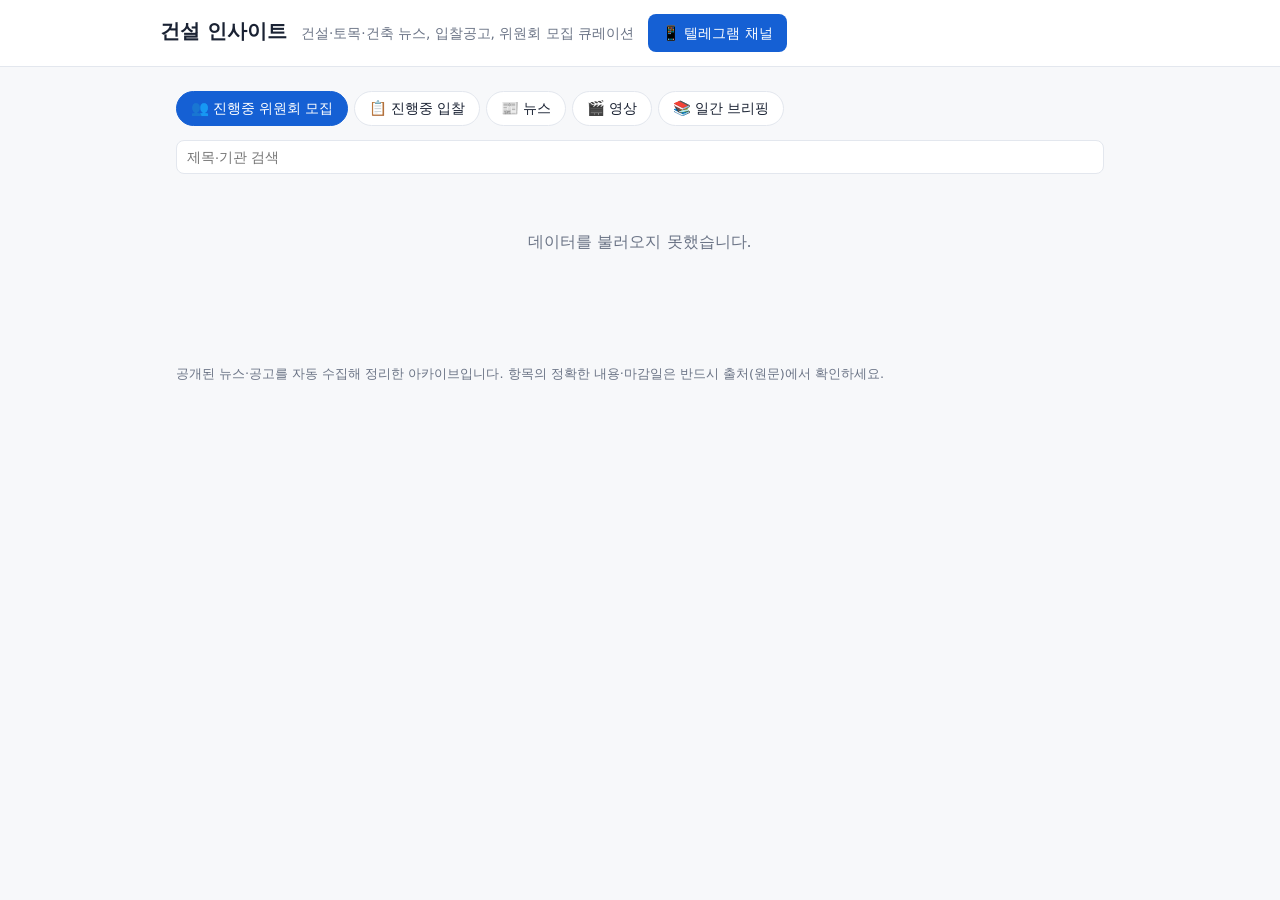
==== site/index.html @ 9c706353 "feat: 건설분야 콘텐츠 수집·큐레이션 파이프라인 구축 건설(토목·건축) 뉴스, 입찰공고, 위원회 모집, 유튜브 영상을 자동 수집해 텔레그램 스테이징 채널과 자체 사이트(GitH" ====
<!DOCTYPE html>
<html lang="ko">
<head>
<meta charset="utf-8">
<meta name="viewport" content="width=device-width, initial-scale=1">
<title>건설 인사이트 — 건설 뉴스·입찰·위원회 모집 아카이브</title>
<meta name="description" content="건설·토목·건축 뉴스, 진행중 입찰공고, 위원회 모집 공고를 한 곳에서. 매일 자동 업데이트.">
<link rel="stylesheet" href="style.css">
<link rel="alternate" type="application/rss+xml" title="건설 인사이트" href="feed.xml">
</head>
<body>
<header>
  <div class="site-head">
    <h1 id="site-title">건설 인사이트</h1>
    <p id="site-desc">건설·토목·건축 뉴스, 입찰공고, 위원회 모집 큐레이션</p>
    <a id="tg-link" class="tg-cta" href="#" hidden>📱 텔레그램 채널</a>
  </div>
</header>
<main>
  <div class="tabs" role="tablist">
    <button data-tab="committees" class="active">👥 진행중 위원회 모집</button>
    <button data-tab="bids">📋 진행중 입찰</button>
    <button data-tab="news">📰 뉴스</button>
    <button data-tab="videos">🎬 영상</button>
    <button onclick="location.href='posts/'" type="button">📚 일간 브리핑</button>
  </div>
  <div class="toolbar">
    <input id="search" type="search" placeholder="제목·기관 검색">
    <select id="source-filter" hidden></select>
  </div>
  <div id="content"><p class="empty">불러오는 중…</p></div>
</main>
<footer>
  <p>공개된 뉴스·공고를 자동 수집해 정리한 아카이브입니다. 항목의 정확한 내용·마감일은 반드시 출처(원문)에서 확인하세요.</p>
  <p id="generated-at"></p>
</footer>
<script>
(function () {
  "use strict";
  var DATA = null;
  var state = { tab: "committees", query: "", source: "" };

  function esc(s) {
    return String(s == null ? "" : s)
      .replace(/&/g, "&amp;").replace(/</g, "&lt;").replace(/>/g, "&gt;")
      .replace(/"/g, "&quot;");
  }

  function dday(row) {
    if (row.deadline == null) return '<span class="badge warn">마감 확인 필요</span>';
    var d = row.d_day;
    if (d === 0) return '<span class="badge due">오늘 마감</span>';
    if (d <= 3) return '<span class="badge due">D-' + d + "</span>";
    return '<span class="badge">D-' + d + " · " + esc(row.deadline) + "</span>";
  }

  function matches(row) {
    if (state.source && row.source !== state.source) return false;
    if (!state.query) return true;
    var q = state.query.toLowerCase();
    return ((row.title || "") + " " + (row.org || "") + " " + (row.source || ""))
      .toLowerCase().indexOf(q) !== -1;
  }

  function renderCards(rows, opts) {
    opts = opts || {};
    var out = [];
    rows.forEach(function (r) {
      if (!matches(r)) return;
      var meta = [];
      if (opts.deadline) meta.push(dday(r));
      if (r.org) meta.push("🏢 " + esc(r.org));
      if (r.amount) meta.push("💰 " + esc(r.amount));
      if (!r.org && r.source) meta.push(esc(r.source));
      meta.push(esc(r.date));
      out.push(
        '<div class="card"><div class="title"><a href="' + esc(r.url) +
        '" target="_blank" rel="noopener">' + esc(r.title) + "</a></div>" +
        '<div class="meta">' + meta.join(" ") + "</div></div>"
      );
    });
    return out.length ? out.join("") : '<p class="empty">표시할 항목이 없습니다.</p>';
  }

  function renderNews(rows) {
    var byDate = {};
    var order = [];
    rows.forEach(function (r) {
      if (!matches(r)) return;
      if (!byDate[r.date]) { byDate[r.date] = []; order.push(r.date); }
      byDate[r.date].push(r);
    });
    if (!order.length) return '<p class="empty">표시할 항목이 없습니다.</p>';
    return order.map(function (d) {
      var cards = byDate[d].map(function (r) {
        return '<div class="card"><div class="title"><a href="' + esc(r.url) +
          '" target="_blank" rel="noopener">' + esc(r.title) + "</a></div>" +
          '<div class="meta">' + esc(r.source) + "</div></div>";
      }).join("");
      return '<div class="day-group"><h3>' + esc(d) + "</h3>" + cards + "</div>";
    }).join("");
  }

  function renderVideos(rows) {
    var out = [];
    rows.forEach(function (r) {
      if (!matches(r)) return;
      var thumb = r.thumbnail
        ? '<img loading="lazy" src="' + esc(r.thumbnail) + '" alt="">'
        : "";
      out.push(
        '<a class="video-card card" href="' + esc(r.url) +
        '" target="_blank" rel="noopener">' + thumb +
        '<div class="title">' + esc(r.title) + "</div>" +
        '<div class="meta">' + esc(r.channel || r.source) + "</div></a>"
      );
    });
    return out.length
      ? '<div class="videos">' + out.join("") + "</div>"
      : '<p class="empty">표시할 항목이 없습니다.</p>';
  }

  function currentRows() {
    if (!DATA) return [];
    return DATA[state.tab] || [];
  }

  function updateSourceFilter() {
    var sel = document.getElementById("source-filter");
    var rows = currentRows();
    var sources = [];
    rows.forEach(function (r) {
      if (r.source && sources.indexOf(r.source) === -1) sources.push(r.source);
    });
    if (state.tab === "news" && sources.length > 1) {
      sel.hidden = false;
      sel.innerHTML = '<option value="">전체 출처</option>' + sources.map(function (s) {
        return '<option value="' + esc(s) + '"' +
          (state.source === s ? " selected" : "") + ">" + esc(s) + "</option>";
      }).join("");
    } else {
      sel.hidden = true;
      state.source = "";
    }
  }

  function render() {
    var el = document.getElementById("content");
    if (!DATA) { el.innerHTML = '<p class="empty">데이터를 불러오지 못했습니다.</p>'; return; }
    updateSourceFilter();
    var rows = currentRows();
    if (state.tab === "committees") el.innerHTML = renderCards(rows, { deadline: true });
    else if (state.tab === "bids") el.innerHTML = renderCards(rows, { deadline: true });
    else if (state.tab === "news") el.innerHTML = renderNews(rows);
    else el.innerHTML = renderVideos(rows);
  }

  document.querySelectorAll(".tabs button[data-tab]").forEach(function (btn) {
    btn.addEventListener("click", function () {
      state.tab = btn.getAttribute("data-tab");
      state.source = "";
      document.querySelectorAll(".tabs button[data-tab]").forEach(function (b) {
        b.classList.toggle("active", b === btn);
      });
      render();
    });
  });
  document.getElementById("search").addEventListener("input", function (e) {
    state.query = e.target.value.trim();
    render();
  });
  document.getElementById("source-filter").addEventListener("change", function (e) {
    state.source = e.target.value;
    render();
  });

  fetch("data.json", { cache: "no-store" })
    .then(function (r) { return r.json(); })
    .then(function (data) {
      DATA = data;
      if (data.site) {
        if (data.site.title) {
          document.getElementById("site-title").textContent = data.site.title;
          document.title = data.site.title + " — 건설 뉴스·입찰·위원회 모집 아카이브";
        }
        if (data.site.description)
          document.getElementById("site-desc").textContent = data.site.description;
        if (data.site.telegram) {
          var tg = document.getElementById("tg-link");
          tg.href = data.site.telegram;
          tg.hidden = false;
        }
      }
      if (data.generated_at)
        document.getElementById("generated-at").textContent =
          "마지막 업데이트: " + data.generated_at.slice(0, 16).replace("T", " ") + " KST";
      render();
    })
    .catch(function () { DATA = null; render(); });
})();
</script>
</body>
</html>
---- site/style.css ----
:root {
  --bg: #f7f8fa;
  --card: #ffffff;
  --text: #1a2233;
  --muted: #6b7486;
  --line: #e3e7ee;
  --accent: #1560d4;
  --accent-soft: #e8f0fd;
  --warn: #b45309;
  --warn-soft: #fef3c7;
  --danger: #b91c1c;
}
@media (prefers-color-scheme: dark) {
  :root {
    --bg: #11151d;
    --card: #1a202c;
    --text: #e8ecf3;
    --muted: #9aa4b5;
    --line: #2a3242;
    --accent: #5b96ee;
    --accent-soft: #1d2c45;
    --warn: #fbbf24;
    --warn-soft: #3a2e12;
    --danger: #f87171;
  }
}
* { box-sizing: border-box; }
body {
  margin: 0;
  background: var(--bg);
  color: var(--text);
  font-family: "Apple SD Gothic Neo", "Pretendard", "Noto Sans KR", system-ui, sans-serif;
  line-height: 1.55;
}
a { color: var(--accent); text-decoration: none; }
a:hover { text-decoration: underline; }
header {
  padding: 14px 16px;
  border-bottom: 1px solid var(--line);
  background: var(--card);
}
.site-head { display: flex; flex-wrap: wrap; align-items: baseline; gap: 8px 14px; max-width: 960px; margin: 0 auto; }
.site-head h1 { font-size: 1.25rem; margin: 0; }
.site-head p { margin: 0; color: var(--muted); font-size: .85rem; }
main { max-width: 960px; margin: 0 auto; padding: 16px; }
.tabs { display: flex; gap: 6px; margin: 8px 0 14px; flex-wrap: wrap; }
.tabs button {
  border: 1px solid var(--line);
  background: var(--card);
  color: var(--text);
  border-radius: 999px;
  padding: 7px 14px;
  font-size: .9rem;
  cursor: pointer;
}
.tabs button.active { background: var(--accent); border-color: var(--accent); color: #fff; }
.toolbar { display: flex; gap: 8px; margin-bottom: 12px; flex-wrap: wrap; }
.toolbar input, .toolbar select {
  border: 1px solid var(--line);
  background: var(--card);
  color: var(--text);
  border-radius: 8px;
  padding: 8px 10px;
  font-size: .9rem;
}
.toolbar input { flex: 1; min-width: 160px; }
.card {
  background: var(--card);
  border: 1px solid var(--line);
  border-radius: 10px;
  padding: 12px 14px;
  margin-bottom: 10px;
}
.card .title { font-weight: 600; }
.card .meta { color: var(--muted); font-size: .82rem; margin-top: 4px; display: flex; flex-wrap: wrap; gap: 6px 12px; }
.badge {
  display: inline-block;
  border-radius: 6px;
  padding: 1px 8px;
  font-size: .78rem;
  background: var(--accent-soft);
  color: var(--accent);
}
.badge.warn { background: var(--warn-soft); color: var(--warn); }
.badge.due { background: var(--warn-soft); color: var(--danger); font-weight: 700; }
.videos { display: grid; grid-template-columns: repeat(auto-fill, minmax(220px, 1fr)); gap: 12px; }
.video-card img { width: 100%; border-radius: 8px; display: block; background: #000; aspect-ratio: 16/9; object-fit: cover; }
.video-card .title { font-size: .88rem; margin-top: 6px; }
.empty { color: var(--muted); text-align: center; padding: 40px 0; }
.day-group h3 { margin: 18px 0 8px; font-size: .95rem; color: var(--muted); }
.tg-cta {
  display: inline-block;
  background: var(--accent);
  color: #fff !important;
  border-radius: 8px;
  padding: 8px 14px;
  font-size: .9rem;
}
footer { color: var(--muted); font-size: .8rem; padding: 24px 16px; max-width: 960px; margin: 0 auto; }
/* 글 페이지 공용 */
.post h1 { font-size: 1.4rem; }
.post .date, .post .src { color: var(--muted); font-size: .85rem; }
.post .summary { background: var(--accent-soft); border-radius: 8px; padding: 10px 12px; }
.post ul { padding-left: 18px; }
.post li { margin: 6px 0; }
.btn {
  display: inline-block;
  background: var(--accent);
  color: #fff !important;
  border-radius: 8px;
  padding: 10px 16px;
}
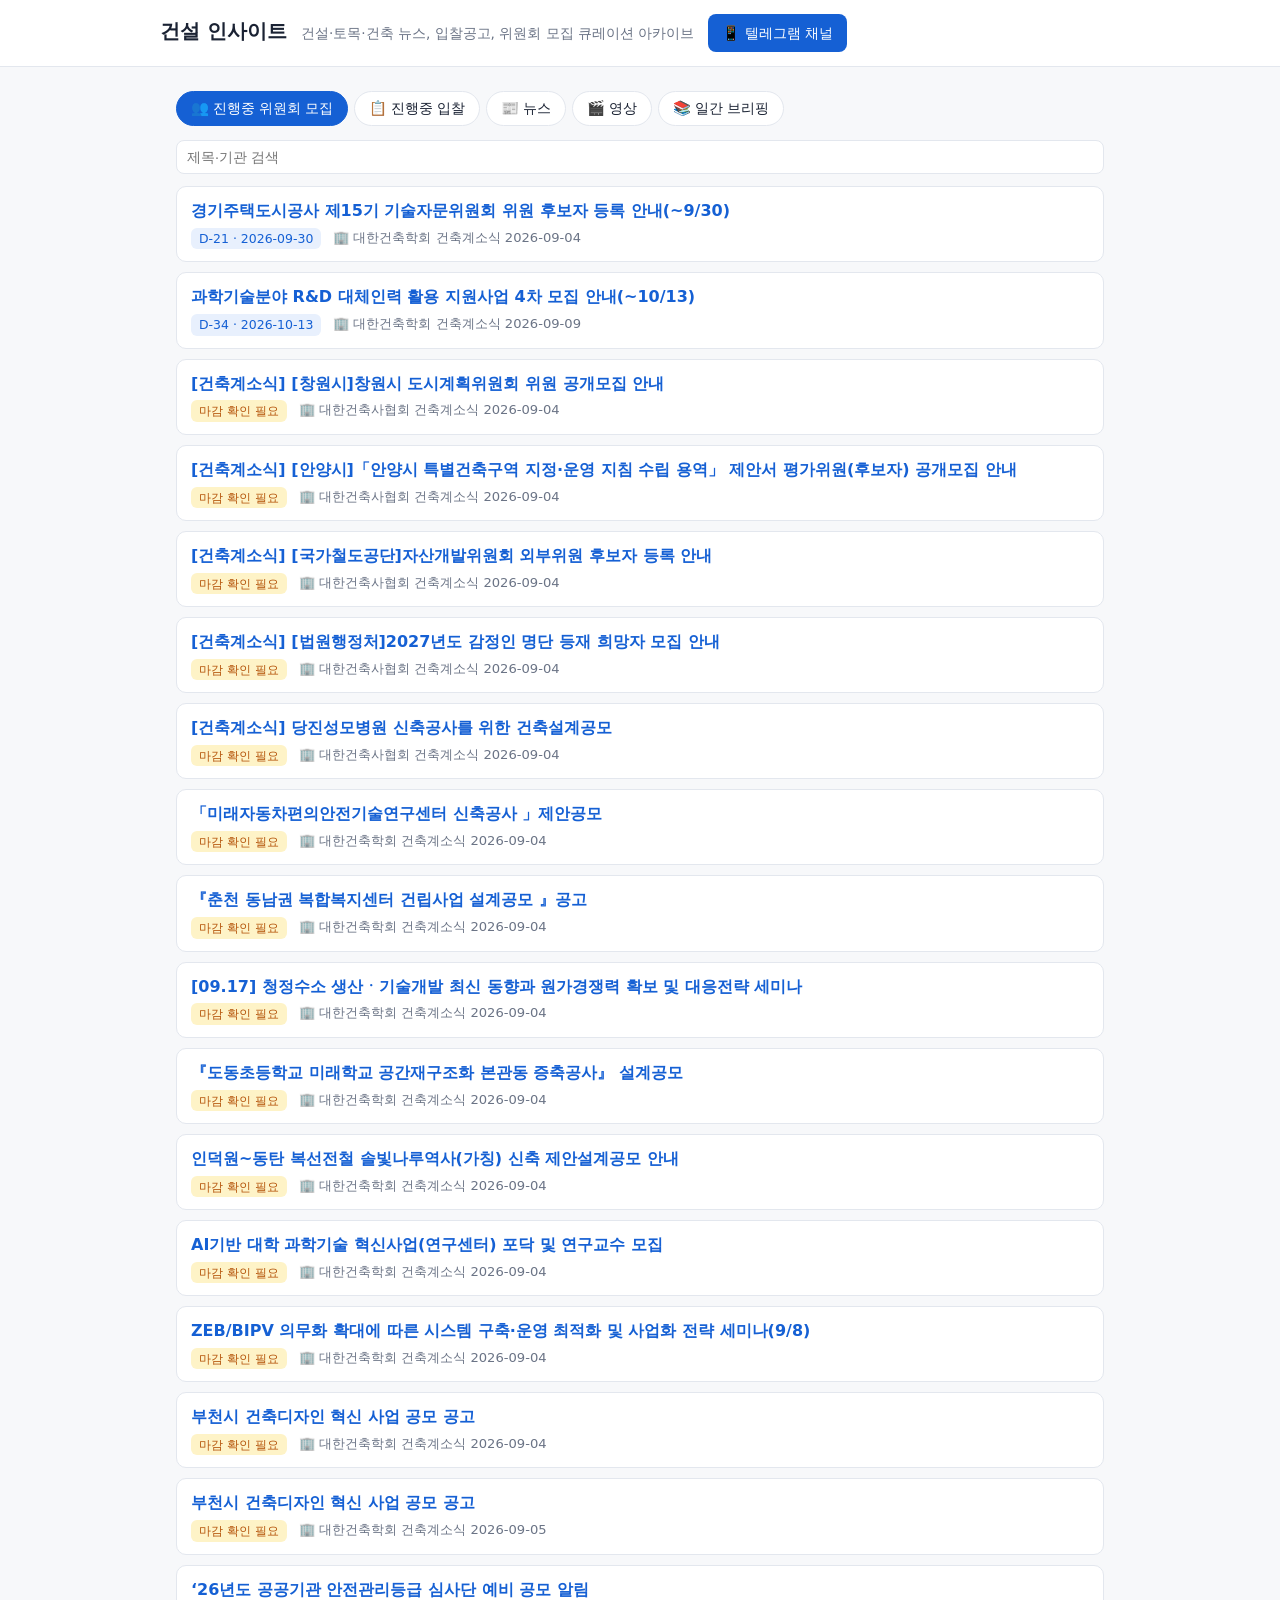
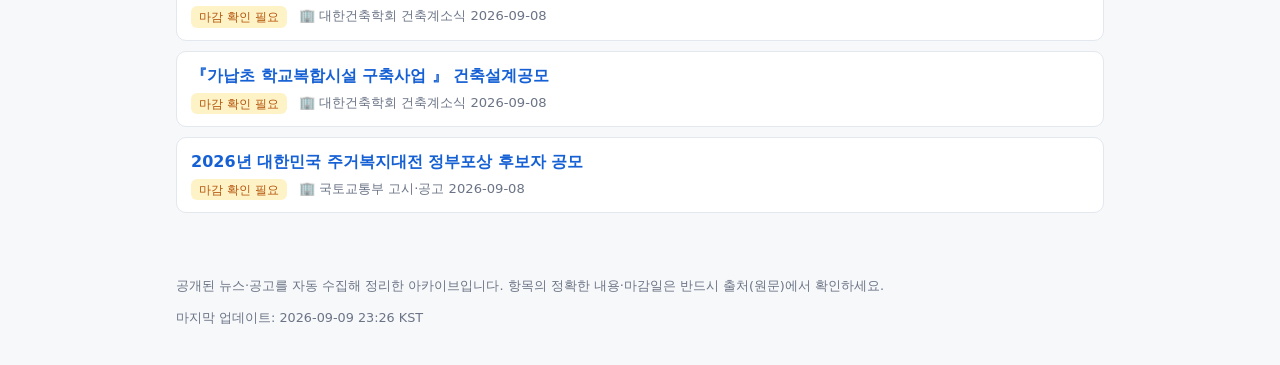
==== commit 43456213: "feat(site): 브랜드명 라벤더 적용, 텔레그램 채널 링크 연결 - 사이트 제목을 "라벤더"로 변경 (대시보드 헤더·페이지 title·RSS 제목) - site.telegra" ====
--- a/site/index.html
+++ b/site/index.html
@@ -3,15 +3,15 @@
 <head>
 <meta charset="utf-8">
 <meta name="viewport" content="width=device-width, initial-scale=1">
-<title>건설 인사이트 — 건설 뉴스·입찰·위원회 모집 아카이브</title>
+<title>라벤더 — 건설·토목 뉴스, 입찰공고, 위원회 모집</title>
 <meta name="description" content="건설·토목·건축 뉴스, 진행중 입찰공고, 위원회 모집 공고를 한 곳에서. 매일 자동 업데이트.">
 <link rel="stylesheet" href="style.css">
-<link rel="alternate" type="application/rss+xml" title="건설 인사이트" href="feed.xml">
+<link rel="alternate" type="application/rss+xml" title="라벤더" href="feed.xml">
 </head>
 <body>
 <header>
   <div class="site-head">
-    <h1 id="site-title">건설 인사이트</h1>
+    <h1 id="site-title">라벤더</h1>
     <p id="site-desc">건설·토목·건축 뉴스, 입찰공고, 위원회 모집 큐레이션</p>
     <a id="tg-link" class="tg-cta" href="#" hidden>📱 텔레그램 채널</a>
   </div>
@@ -49,6 +49,7 @@
   function dday(row) {
     if (row.deadline == null) return '<span class="badge warn">마감 확인 필요</span>';
     var d = row.d_day;
+    if (d < 0) return '<span class="badge warn">마감</span>';
     if (d === 0) return '<span class="badge due">오늘 마감</span>';
     if (d <= 3) return '<span class="badge due">D-' + d + "</span>";
     return '<span class="badge">D-' + d + " · " + esc(row.deadline) + "</span>";
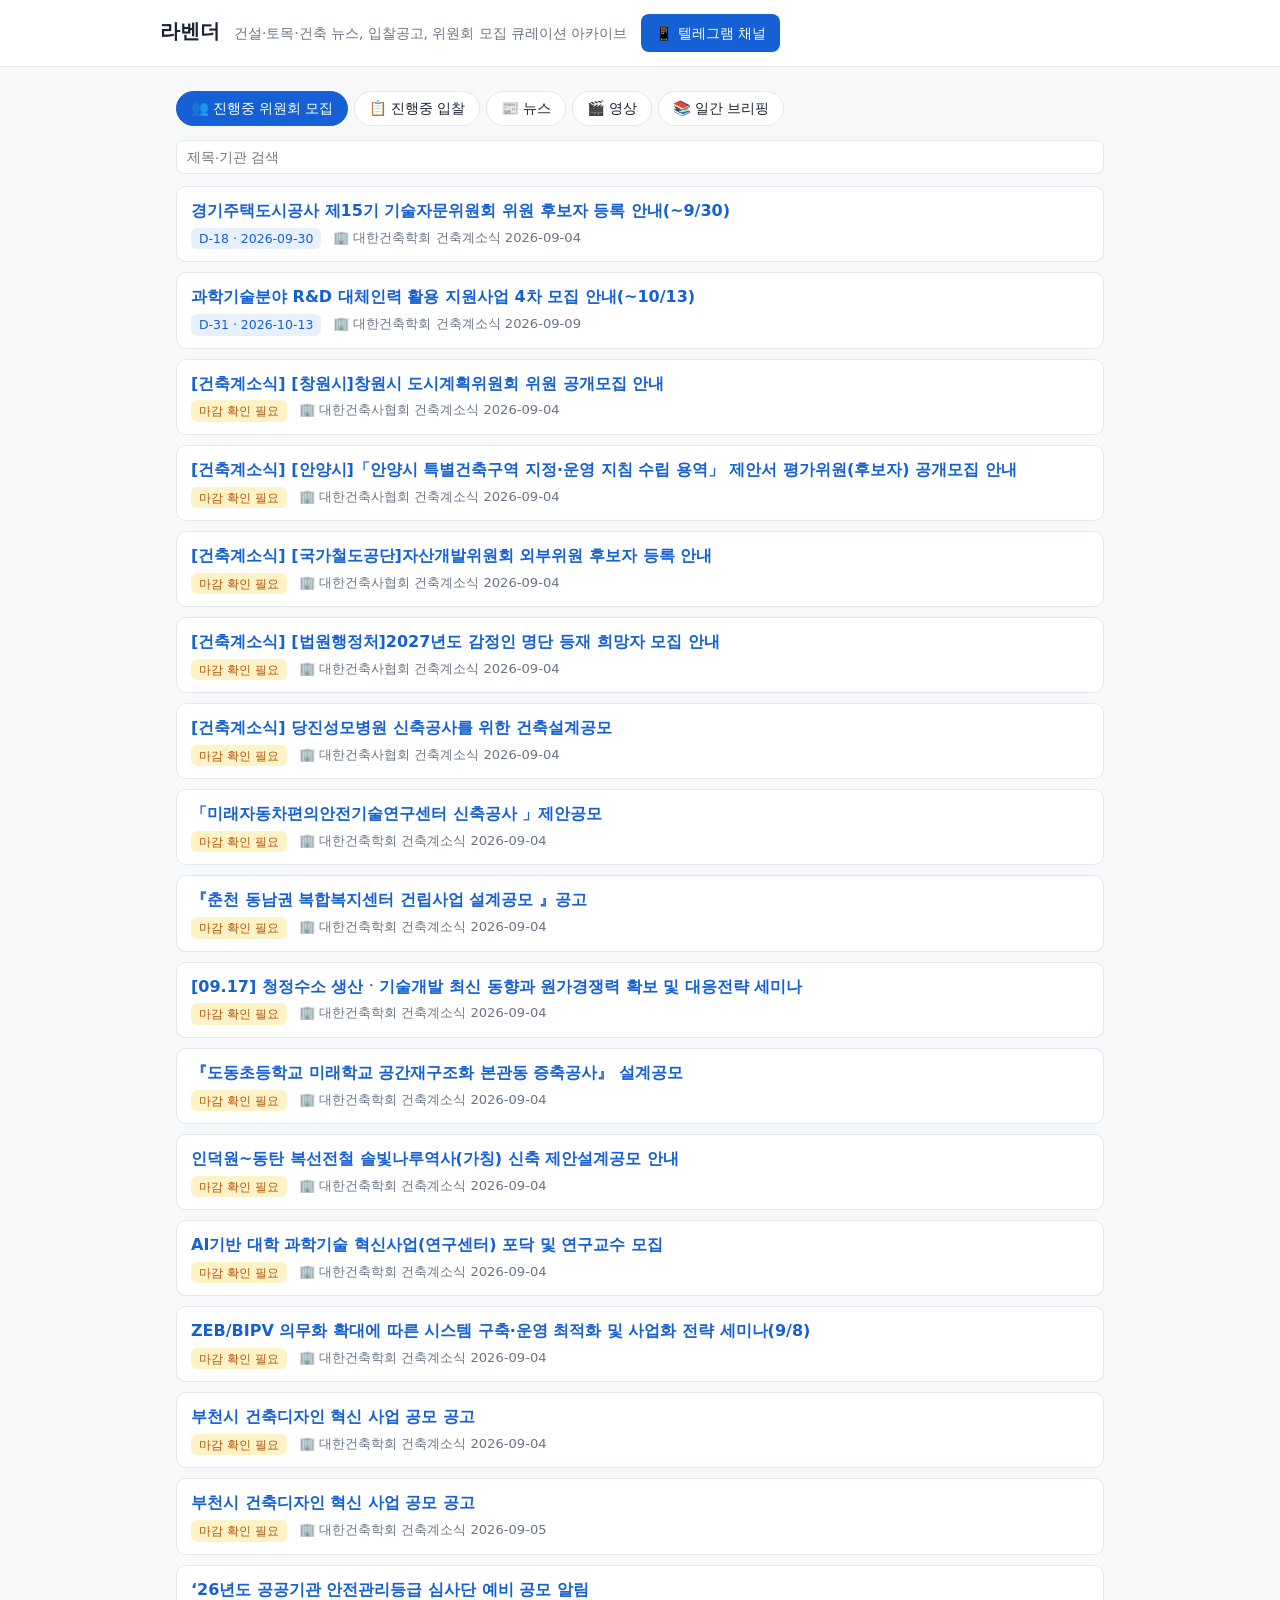
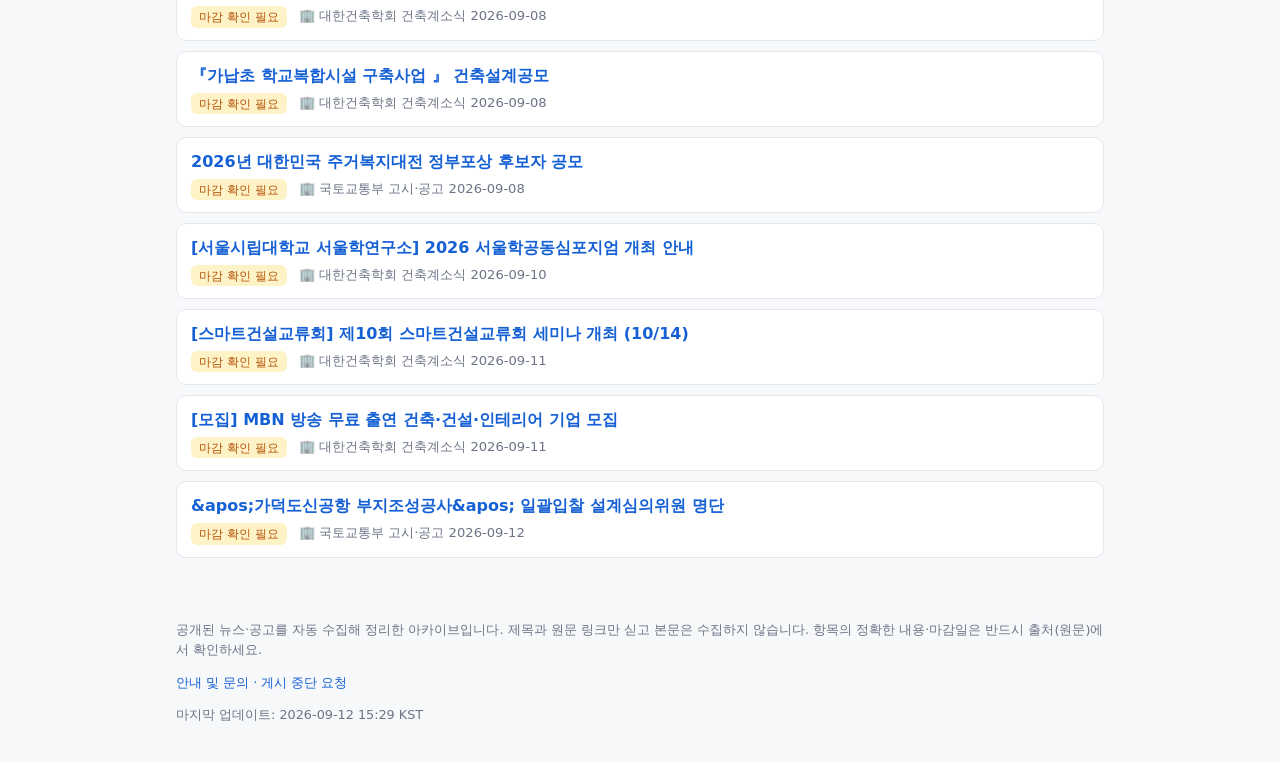
==== commit 5cdb5001: "feat(compliance): robots.txt 준수, 봇 식별, 안내·문의 페이지 추가 법적 리스크 중간점검에서 드러난 약한 고리 세 가지를 보완한다.  - src/robot" ====
--- a/site/index.html
+++ b/site/index.html
@@ -31,7 +31,8 @@
   <div id="content"><p class="empty">불러오는 중…</p></div>
 </main>
 <footer>
-  <p>공개된 뉴스·공고를 자동 수집해 정리한 아카이브입니다. 항목의 정확한 내용·마감일은 반드시 출처(원문)에서 확인하세요.</p>
+  <p>공개된 뉴스·공고를 자동 수집해 정리한 아카이브입니다. 제목과 원문 링크만 싣고 본문은 수집하지 않습니다. 항목의 정확한 내용·마감일은 반드시 출처(원문)에서 확인하세요.</p>
+  <p><a href="about.html">안내 및 문의 · 게시 중단 요청</a></p>
   <p id="generated-at"></p>
 </footer>
 <script>
